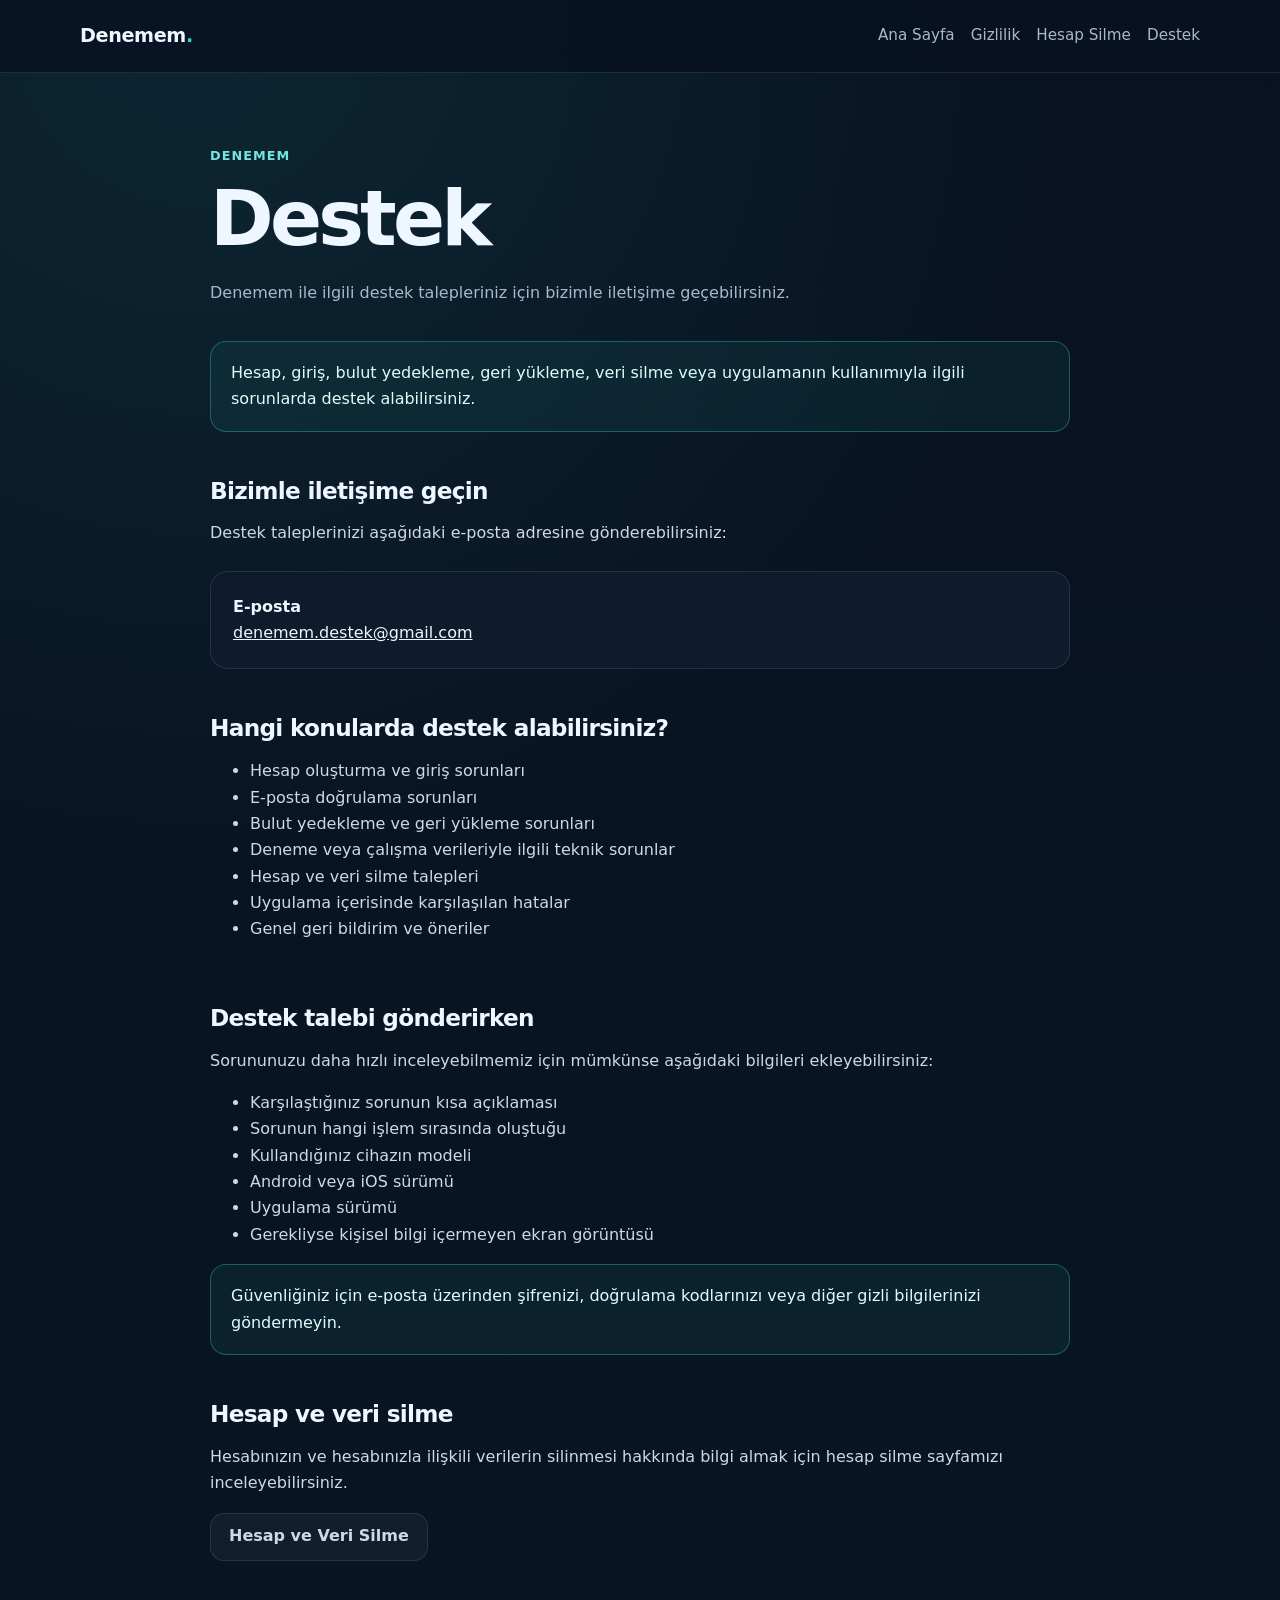
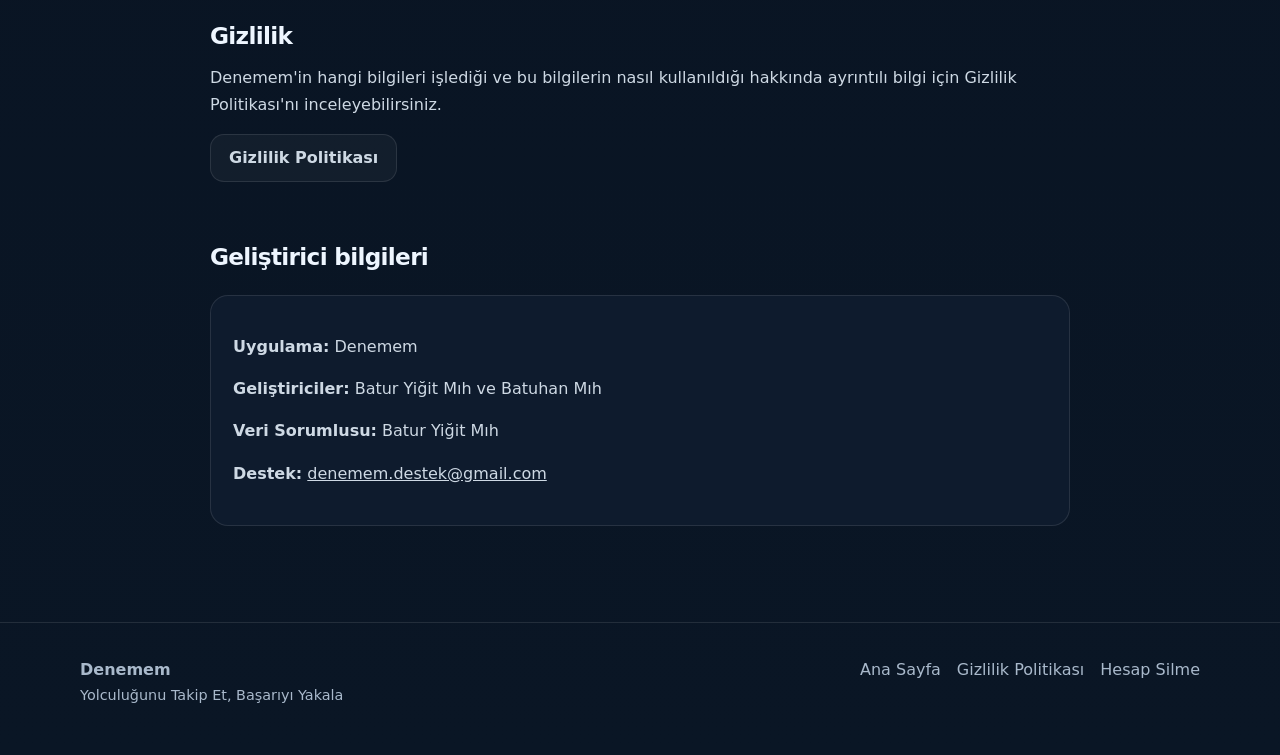
==== destek.html @ 80faeec1 "Add Denemem support page" ====
<!DOCTYPE html>
<html lang="tr">
<head>
  <meta charset="UTF-8">
  <meta name="viewport" content="width=device-width, initial-scale=1.0">

  <title>Destek | Denemem</title>

  <meta
    name="description"
    content="Denemem uygulaması için destek, hesap, yedekleme ve veri silme konularında iletişim bilgileri."
  >

  <link rel="stylesheet" href="styles.css">
</head>

<body>

  <header class="site-header">
    <div class="container nav">

      <a href="index.html" class="brand">
        Denemem<span>.</span>
      </a>

      <nav class="nav-links" aria-label="Ana menü">
        <a href="index.html">Ana Sayfa</a>
        <a href="gizlilik.html">Gizlilik</a>
        <a href="hesap-silme.html">Hesap Silme</a>
        <a href="destek.html">Destek</a>
      </nav>

    </div>
  </header>


  <main class="legal">

    <div class="eyebrow">
      DENEMEM
    </div>

    <h1>
      Destek
    </h1>

    <p class="meta">
      Denemem ile ilgili destek talepleriniz için bizimle iletişime geçebilirsiniz.
    </p>


    <div class="notice">
      Hesap, giriş, bulut yedekleme, geri yükleme, veri silme veya
      uygulamanın kullanımıyla ilgili sorunlarda destek alabilirsiniz.
    </div>


    <section>

      <h2>Bizimle iletişime geçin</h2>

      <p>
        Destek taleplerinizi aşağıdaki e-posta adresine gönderebilirsiniz:
      </p>

      <div class="contact-box">

        <strong>E-posta</strong>

        <br>

        <a href="mailto:denemem.destek@gmail.com">
          denemem.destek@gmail.com
        </a>

      </div>

    </section>


    <section>

      <h2>Hangi konularda destek alabilirsiniz?</h2>

      <ul>
        <li>Hesap oluşturma ve giriş sorunları</li>
        <li>E-posta doğrulama sorunları</li>
        <li>Bulut yedekleme ve geri yükleme sorunları</li>
        <li>Deneme veya çalışma verileriyle ilgili teknik sorunlar</li>
        <li>Hesap ve veri silme talepleri</li>
        <li>Uygulama içerisinde karşılaşılan hatalar</li>
        <li>Genel geri bildirim ve öneriler</li>
      </ul>

    </section>


    <section>

      <h2>Destek talebi gönderirken</h2>

      <p>
        Sorununuzu daha hızlı inceleyebilmemiz için mümkünse
        aşağıdaki bilgileri ekleyebilirsiniz:
      </p>

      <ul>
        <li>Karşılaştığınız sorunun kısa açıklaması</li>
        <li>Sorunun hangi işlem sırasında oluştuğu</li>
        <li>Kullandığınız cihazın modeli</li>
        <li>Android veya iOS sürümü</li>
        <li>Uygulama sürümü</li>
        <li>Gerekliyse kişisel bilgi içermeyen ekran görüntüsü</li>
      </ul>

      <div class="notice">
        Güvenliğiniz için e-posta üzerinden şifrenizi,
        doğrulama kodlarınızı veya diğer gizli bilgilerinizi göndermeyin.
      </div>

    </section>


    <section>

      <h2>Hesap ve veri silme</h2>

      <p>
        Hesabınızın ve hesabınızla ilişkili verilerin silinmesi
        hakkında bilgi almak için hesap silme sayfamızı inceleyebilirsiniz.
      </p>

      <p>
        <a href="hesap-silme.html" class="button secondary">
          Hesap ve Veri Silme
        </a>
      </p>

    </section>


    <section>

      <h2>Gizlilik</h2>

      <p>
        Denemem'in hangi bilgileri işlediği ve bu bilgilerin nasıl
        kullanıldığı hakkında ayrıntılı bilgi için Gizlilik Politikası'nı
        inceleyebilirsiniz.
      </p>

      <p>
        <a href="gizlilik.html" class="button secondary">
          Gizlilik Politikası
        </a>
      </p>

    </section>


    <section>

      <h2>Geliştirici bilgileri</h2>

      <div class="contact-box">

        <p>
          <strong>Uygulama:</strong>
          Denemem
        </p>

        <p>
          <strong>Geliştiriciler:</strong>
          Batur Yiğit Mıh ve Batuhan Mıh
        </p>

        <p>
          <strong>Veri Sorumlusu:</strong>
          Batur Yiğit Mıh
        </p>

        <p>
          <strong>Destek:</strong>
          <a href="mailto:denemem.destek@gmail.com">
            denemem.destek@gmail.com
          </a>
        </p>

      </div>

    </section>

  </main>


  <footer>

    <div class="container footer-grid">

      <div>
        <strong>Denemem</strong>

        <div class="small">
          Yolculuğunu Takip Et, Başarıyı Yakala
        </div>
      </div>


      <div class="footer-links">

        <a href="index.html">
          Ana Sayfa
        </a>

        <a href="gizlilik.html">
          Gizlilik Politikası
        </a>

        <a href="hesap-silme.html">
          Hesap Silme
        </a>

      </div>

    </div>

  </footer>

</body>
</html>
---- styles.css ----
:root {
  --bg: #081221;
  --surface: #0e1b2d;
  --surface-2: #12253b;
  --text: #eef6ff;
  --muted: #a9b9cb;
  --line: rgba(255, 255, 255, 0.1);
  --teal: #35d0c6;
  --teal-light: #74e6df;
  --shadow: 0 18px 50px rgba(0, 0, 0, 0.28);
  --radius: 22px;
  --max-width: 1120px;
}

* {
  box-sizing: border-box;
}

html {
  scroll-behavior: smooth;
}

body {
  margin: 0;
  font-family: Inter, system-ui, -apple-system, BlinkMacSystemFont, "Segoe UI",
    sans-serif;
  background:
    radial-gradient(circle at 15% 0%, rgba(53, 208, 198, 0.11), transparent 34%),
    linear-gradient(180deg, #081221 0%, #0a1625 100%);
  color: var(--text);
  line-height: 1.65;
}

a {
  color: inherit;
}

.container {
  width: min(calc(100% - 32px), var(--max-width));
  margin: 0 auto;
}

.site-header {
  position: sticky;
  top: 0;
  z-index: 20;
  backdrop-filter: blur(14px);
  background: rgba(8, 18, 33, 0.82);
  border-bottom: 1px solid var(--line);
}

.nav {
  display: flex;
  align-items: center;
  justify-content: space-between;
  gap: 24px;
  min-height: 72px;
}

.brand {
  text-decoration: none;
  font-size: 1.2rem;
  font-weight: 800;
  letter-spacing: -0.02em;
}

.brand span {
  color: var(--teal);
}

.nav-links {
  display: flex;
  flex-wrap: wrap;
  gap: 16px;
}

.nav-links a {
  color: var(--muted);
  text-decoration: none;
  font-size: 0.95rem;
}

.nav-links a:hover,
.nav-links a:focus {
  color: var(--text);
}

.hero {
  padding: 100px 0 72px;
}

.hero-grid {
  display: grid;
  grid-template-columns: 1.25fr 0.75fr;
  gap: 48px;
  align-items: center;
}

.eyebrow {
  color: var(--teal-light);
  font-weight: 700;
  letter-spacing: 0.08em;
  text-transform: uppercase;
  font-size: 0.8rem;
}

h1 {
  font-size: clamp(2.5rem, 6vw, 5.3rem);
  line-height: 1.02;
  letter-spacing: -0.05em;
  margin: 14px 0 22px;
}

h2 {
  font-size: clamp(1.7rem, 3vw, 2.6rem);
  line-height: 1.15;
  letter-spacing: -0.03em;
  margin: 0 0 14px;
}

h3 {
  margin-top: 0;
}

.lead {
  font-size: 1.15rem;
  color: var(--muted);
  max-width: 720px;
}

.actions {
  display: flex;
  gap: 12px;
  flex-wrap: wrap;
  margin-top: 28px;
}

.button {
  display: inline-flex;
  align-items: center;
  justify-content: center;
  min-height: 48px;
  padding: 0 18px;
  border-radius: 14px;
  text-decoration: none;
  font-weight: 750;
  border: 1px solid var(--line);
}

.button.primary {
  color: #061516;
  background: var(--teal);
  border-color: transparent;
}

.button.secondary {
  background: rgba(255, 255, 255, 0.04);
}

.mock-card {
  background: linear-gradient(
    180deg,
    rgba(53, 208, 198, 0.12),
    rgba(255, 255, 255, 0.035)
  );
  border: 1px solid var(--line);
  border-radius: 32px;
  padding: 28px;
  box-shadow: var(--shadow);
}

.mock-screen {
  min-height: 360px;
  border-radius: 24px;
  background: linear-gradient(150deg, #132d4b, #0c1b2e 60%, #10283d);
  border: 1px solid rgba(255, 255, 255, 0.09);
  display: flex;
  flex-direction: column;
  justify-content: space-between;
  padding: 28px;
}

.mock-screen strong {
  font-size: 1.45rem;
}

.pill {
  display: inline-block;
  width: fit-content;
  padding: 8px 12px;
  border-radius: 999px;
  background: rgba(53, 208, 198, 0.12);
  color: var(--teal-light);
  font-weight: 700;
  font-size: 0.86rem;
}

.section {
  padding: 72px 0;
}

.section.muted {
  background: rgba(255, 255, 255, 0.025);
  border-top: 1px solid var(--line);
  border-bottom: 1px solid var(--line);
}

.grid-3 {
  display: grid;
  grid-template-columns: repeat(3, 1fr);
  gap: 18px;
  margin-top: 30px;
}

.card {
  padding: 24px;
  background: rgba(255, 255, 255, 0.035);
  border: 1px solid var(--line);
  border-radius: var(--radius);
}

.card p {
  color: var(--muted);
  margin-bottom: 0;
}

.legal {
  width: min(calc(100% - 32px), 860px);
  margin: 0 auto;
  padding: 72px 0 96px;
}

.legal .meta {
  color: var(--muted);
  margin-bottom: 34px;
}

.legal section {
  padding-top: 18px;
}

.legal h2 {
  font-size: 1.45rem;
  margin-top: 28px;
}

.legal p,
.legal li {
  color: #ced9e4;
}

.notice {
  border: 1px solid rgba(53, 208, 198, 0.35);
  background: rgba(53, 208, 198, 0.07);
  padding: 18px 20px;
  border-radius: 16px;
  color: #dffdfa;
}

.contact-box {
  margin-top: 24px;
  padding: 22px;
  border-radius: 18px;
  background: var(--surface);
  border: 1px solid var(--line);
}

footer {
  border-top: 1px solid var(--line);
  padding: 34px 0 48px;
  color: var(--muted);
}

.footer-grid {
  display: flex;
  justify-content: space-between;
  gap: 24px;
  flex-wrap: wrap;
}

.footer-links {
  display: flex;
  gap: 16px;
  flex-wrap: wrap;
}

.footer-links a {
  color: var(--muted);
  text-decoration: none;
}

.small {
  font-size: 0.9rem;
  color: var(--muted);
}

@media (max-width: 820px) {
  .hero {
    padding-top: 72px;
  }

  .hero-grid {
    grid-template-columns: 1fr;
  }

  .grid-3 {
    grid-template-columns: 1fr;
  }

  .nav {
    align-items: flex-start;
    padding: 16px 0;
  }

  .nav-links {
    justify-content: flex-end;
    gap: 10px 14px;
  }
}

@media (max-width: 560px) {
  .nav {
    flex-direction: column;
    gap: 10px;
  }

  .nav-links {
    justify-content: flex-start;
  }

  .hero {
    padding-top: 56px;
  }

  .mock-screen {
    min-height: 290px;
  }
}
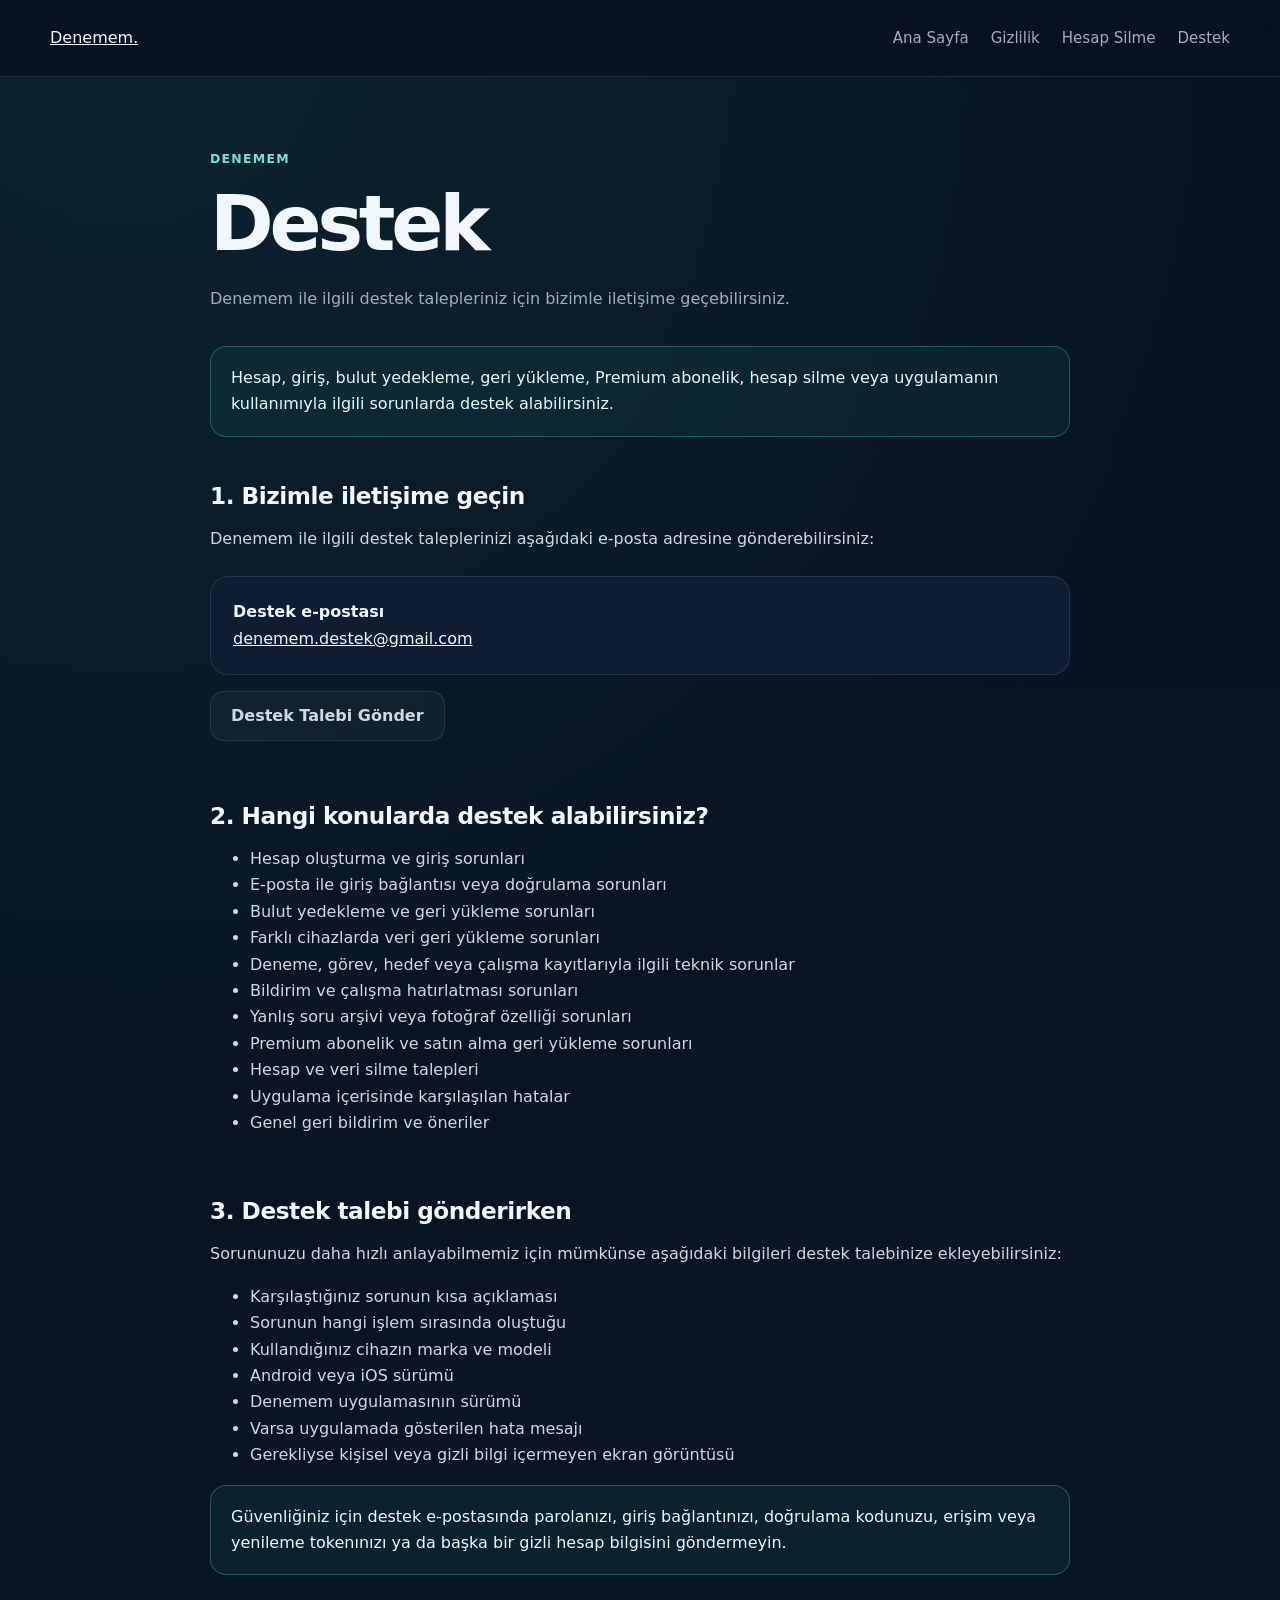
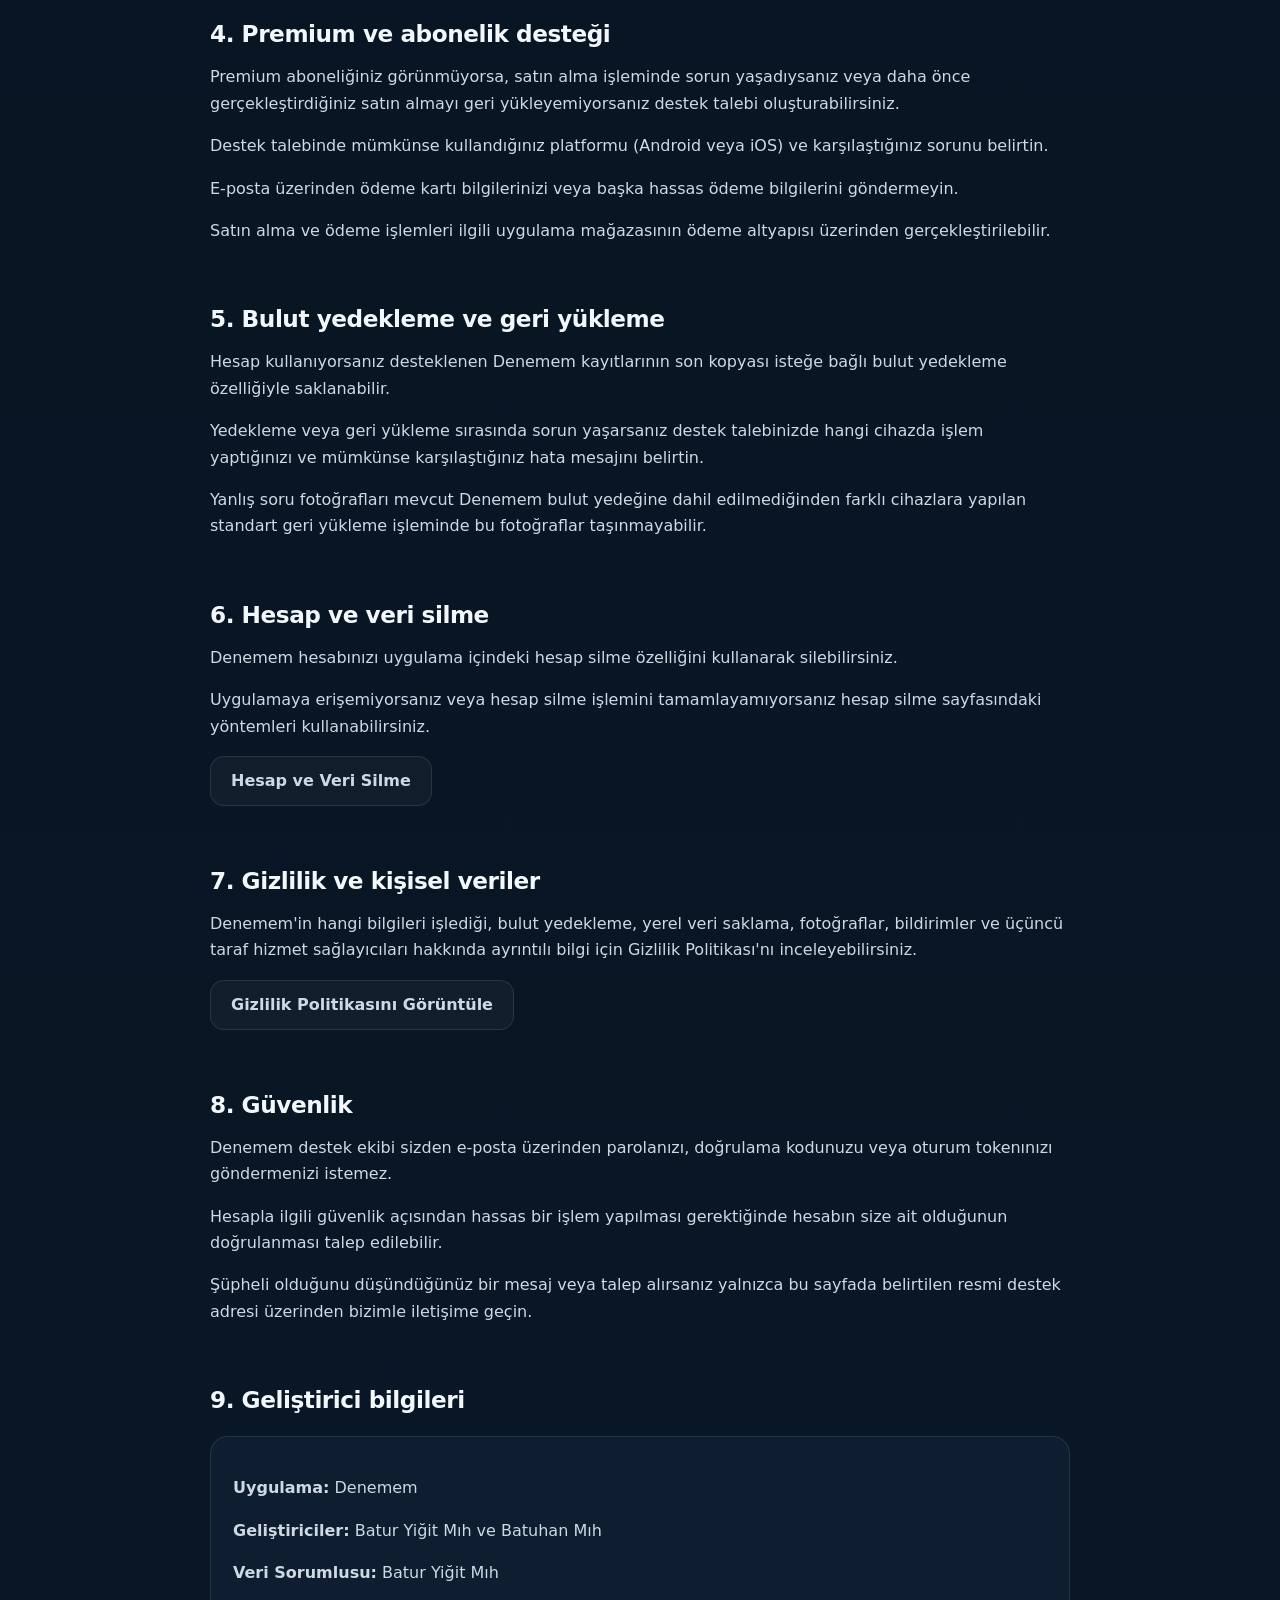
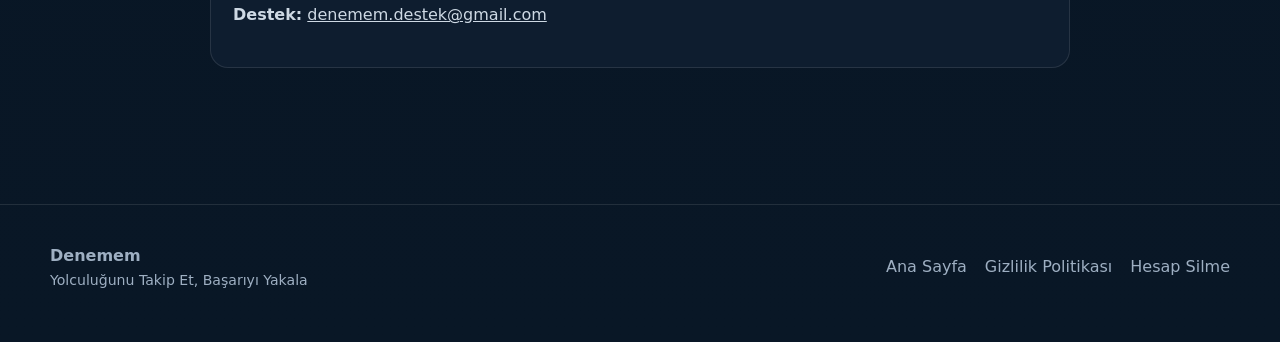
==== commit f38ca3d7: "Finalize support page" ====
--- a/destek.html
+++ b/destek.html
@@ -8,7 +8,7 @@
 
   <meta
     name="description"
-    content="Denemem uygulaması için destek, hesap, yedekleme ve veri silme konularında iletişim bilgileri."
+    content="Denemem uygulaması için hesap, giriş, bulut yedekleme, Premium abonelik, veri silme ve teknik destek bilgileri."
   >
 
   <link rel="stylesheet" href="styles.css">
@@ -50,22 +50,24 @@
 
 
     <div class="notice">
-      Hesap, giriş, bulut yedekleme, geri yükleme, veri silme veya
-      uygulamanın kullanımıyla ilgili sorunlarda destek alabilirsiniz.
+      Hesap, giriş, bulut yedekleme, geri yükleme, Premium abonelik,
+      hesap silme veya uygulamanın kullanımıyla ilgili sorunlarda
+      destek alabilirsiniz.
     </div>
 
 
     <section>
 
-      <h2>Bizimle iletişime geçin</h2>
-
-      <p>
-        Destek taleplerinizi aşağıdaki e-posta adresine gönderebilirsiniz:
+      <h2>1. Bizimle iletişime geçin</h2>
+
+      <p>
+        Denemem ile ilgili destek taleplerinizi aşağıdaki e-posta
+        adresine gönderebilirsiniz:
       </p>
 
       <div class="contact-box">
 
-        <strong>E-posta</strong>
+        <strong>Destek e-postası</strong>
 
         <br>
 
@@ -75,18 +77,31 @@
 
       </div>
 
-    </section>
-
-
-    <section>
-
-      <h2>Hangi konularda destek alabilirsiniz?</h2>
+      <p>
+        <a
+          href="mailto:denemem.destek@gmail.com?subject=Denemem%20Destek%20Talebi"
+          class="button secondary"
+        >
+          Destek Talebi Gönder
+        </a>
+      </p>
+
+    </section>
+
+
+    <section>
+
+      <h2>2. Hangi konularda destek alabilirsiniz?</h2>
 
       <ul>
         <li>Hesap oluşturma ve giriş sorunları</li>
-        <li>E-posta doğrulama sorunları</li>
+        <li>E-posta ile giriş bağlantısı veya doğrulama sorunları</li>
         <li>Bulut yedekleme ve geri yükleme sorunları</li>
-        <li>Deneme veya çalışma verileriyle ilgili teknik sorunlar</li>
+        <li>Farklı cihazlarda veri geri yükleme sorunları</li>
+        <li>Deneme, görev, hedef veya çalışma kayıtlarıyla ilgili teknik sorunlar</li>
+        <li>Bildirim ve çalışma hatırlatması sorunları</li>
+        <li>Yanlış soru arşivi veya fotoğraf özelliği sorunları</li>
+        <li>Premium abonelik ve satın alma geri yükleme sorunları</li>
         <li>Hesap ve veri silme talepleri</li>
         <li>Uygulama içerisinde karşılaşılan hatalar</li>
         <li>Genel geri bildirim ve öneriler</li>
@@ -97,37 +112,97 @@
 
     <section>
 
-      <h2>Destek talebi gönderirken</h2>
-
-      <p>
-        Sorununuzu daha hızlı inceleyebilmemiz için mümkünse
-        aşağıdaki bilgileri ekleyebilirsiniz:
+      <h2>3. Destek talebi gönderirken</h2>
+
+      <p>
+        Sorununuzu daha hızlı anlayabilmemiz için mümkünse aşağıdaki
+        bilgileri destek talebinize ekleyebilirsiniz:
       </p>
 
       <ul>
         <li>Karşılaştığınız sorunun kısa açıklaması</li>
         <li>Sorunun hangi işlem sırasında oluştuğu</li>
-        <li>Kullandığınız cihazın modeli</li>
+        <li>Kullandığınız cihazın marka ve modeli</li>
         <li>Android veya iOS sürümü</li>
-        <li>Uygulama sürümü</li>
-        <li>Gerekliyse kişisel bilgi içermeyen ekran görüntüsü</li>
+        <li>Denemem uygulamasının sürümü</li>
+        <li>Varsa uygulamada gösterilen hata mesajı</li>
+        <li>Gerekliyse kişisel veya gizli bilgi içermeyen ekran görüntüsü</li>
       </ul>
 
       <div class="notice">
-        Güvenliğiniz için e-posta üzerinden şifrenizi,
-        doğrulama kodlarınızı veya diğer gizli bilgilerinizi göndermeyin.
-      </div>
-
-    </section>
-
-
-    <section>
-
-      <h2>Hesap ve veri silme</h2>
-
-      <p>
-        Hesabınızın ve hesabınızla ilişkili verilerin silinmesi
-        hakkında bilgi almak için hesap silme sayfamızı inceleyebilirsiniz.
+        Güvenliğiniz için destek e-postasında parolanızı, giriş
+        bağlantınızı, doğrulama kodunuzu, erişim veya yenileme
+        tokenınızı ya da başka bir gizli hesap bilgisini göndermeyin.
+      </div>
+
+    </section>
+
+
+    <section>
+
+      <h2>4. Premium ve abonelik desteği</h2>
+
+      <p>
+        Premium aboneliğiniz görünmüyorsa, satın alma işleminde sorun
+        yaşadıysanız veya daha önce gerçekleştirdiğiniz satın almayı
+        geri yükleyemiyorsanız destek talebi oluşturabilirsiniz.
+      </p>
+
+      <p>
+        Destek talebinde mümkünse kullandığınız platformu
+        (Android veya iOS) ve karşılaştığınız sorunu belirtin.
+      </p>
+
+      <p>
+        E-posta üzerinden ödeme kartı bilgilerinizi veya başka hassas
+        ödeme bilgilerini göndermeyin.
+      </p>
+
+      <p>
+        Satın alma ve ödeme işlemleri ilgili uygulama mağazasının
+        ödeme altyapısı üzerinden gerçekleştirilebilir.
+      </p>
+
+    </section>
+
+
+    <section>
+
+      <h2>5. Bulut yedekleme ve geri yükleme</h2>
+
+      <p>
+        Hesap kullanıyorsanız desteklenen Denemem kayıtlarının son
+        kopyası isteğe bağlı bulut yedekleme özelliğiyle saklanabilir.
+      </p>
+
+      <p>
+        Yedekleme veya geri yükleme sırasında sorun yaşarsanız destek
+        talebinizde hangi cihazda işlem yaptığınızı ve mümkünse
+        karşılaştığınız hata mesajını belirtin.
+      </p>
+
+      <p>
+        Yanlış soru fotoğrafları mevcut Denemem bulut yedeğine dahil
+        edilmediğinden farklı cihazlara yapılan standart geri yükleme
+        işleminde bu fotoğraflar taşınmayabilir.
+      </p>
+
+    </section>
+
+
+    <section>
+
+      <h2>6. Hesap ve veri silme</h2>
+
+      <p>
+        Denemem hesabınızı uygulama içindeki hesap silme özelliğini
+        kullanarak silebilirsiniz.
+      </p>
+
+      <p>
+        Uygulamaya erişemiyorsanız veya hesap silme işlemini
+        tamamlayamıyorsanız hesap silme sayfasındaki yöntemleri
+        kullanabilirsiniz.
       </p>
 
       <p>
@@ -141,26 +216,51 @@
 
     <section>
 
-      <h2>Gizlilik</h2>
-
-      <p>
-        Denemem'in hangi bilgileri işlediği ve bu bilgilerin nasıl
-        kullanıldığı hakkında ayrıntılı bilgi için Gizlilik Politikası'nı
-        inceleyebilirsiniz.
+      <h2>7. Gizlilik ve kişisel veriler</h2>
+
+      <p>
+        Denemem'in hangi bilgileri işlediği, bulut yedekleme,
+        yerel veri saklama, fotoğraflar, bildirimler ve üçüncü
+        taraf hizmet sağlayıcıları hakkında ayrıntılı bilgi için
+        Gizlilik Politikası'nı inceleyebilirsiniz.
       </p>
 
       <p>
         <a href="gizlilik.html" class="button secondary">
-          Gizlilik Politikası
-        </a>
-      </p>
-
-    </section>
-
-
-    <section>
-
-      <h2>Geliştirici bilgileri</h2>
+          Gizlilik Politikasını Görüntüle
+        </a>
+      </p>
+
+    </section>
+
+
+    <section>
+
+      <h2>8. Güvenlik</h2>
+
+      <p>
+        Denemem destek ekibi sizden e-posta üzerinden parolanızı,
+        doğrulama kodunuzu veya oturum tokenınızı göndermenizi istemez.
+      </p>
+
+      <p>
+        Hesapla ilgili güvenlik açısından hassas bir işlem yapılması
+        gerektiğinde hesabın size ait olduğunun doğrulanması talep
+        edilebilir.
+      </p>
+
+      <p>
+        Şüpheli olduğunu düşündüğünüz bir mesaj veya talep alırsanız
+        yalnızca bu sayfada belirtilen resmi destek adresi üzerinden
+        bizimle iletişime geçin.
+      </p>
+
+    </section>
+
+
+    <section>
+
+      <h2>9. Geliştirici bilgileri</h2>
 
       <div class="contact-box">
 
--- a/styles.css
+++ b/styles.css
@@ -1,338 +1,1209 @@
 :root {
-  --bg: #081221;
-  --surface: #0e1b2d;
-  --surface-2: #12253b;
-  --text: #eef6ff;
-  --muted: #a9b9cb;
-  --line: rgba(255, 255, 255, 0.1);
-  --teal: #35d0c6;
-  --teal-light: #74e6df;
-  --shadow: 0 18px 50px rgba(0, 0, 0, 0.28);
-  --radius: 22px;
-  --max-width: 1120px;
-}
+  --bg: #071321;
+  --bg-soft: #0b1929;
+  --surface: #0e1d2f;
+  --surface-2: #12253a;
+  --text: #f2f7fb;
+  --muted: #9eafc2;
+  --line: rgba(255, 255, 255, 0.10);
+
+  --navy: #0a2745;
+  --teal: #3bc8bd;
+  --teal-light: #72e1da;
+
+  --purple: #6252da;
+
+  --shadow:
+    0 30px 80px rgba(0, 0, 0, 0.38);
+
+  --radius: 24px;
+  --max-width: 1180px;
+}
+
 
 * {
   box-sizing: border-box;
 }
 
+
 html {
   scroll-behavior: smooth;
 }
 
+
 body {
   margin: 0;
-  font-family: Inter, system-ui, -apple-system, BlinkMacSystemFont, "Segoe UI",
+
+  font-family:
+    Inter,
+    ui-sans-serif,
+    system-ui,
+    -apple-system,
+    BlinkMacSystemFont,
+    "Segoe UI",
     sans-serif;
-  background:
-    radial-gradient(circle at 15% 0%, rgba(53, 208, 198, 0.11), transparent 34%),
-    linear-gradient(180deg, #081221 0%, #0a1625 100%);
+
   color: var(--text);
+
+  background:
+    radial-gradient(
+      circle at 10% 0%,
+      rgba(59, 200, 189, 0.09),
+      transparent 30%
+    ),
+    linear-gradient(
+      180deg,
+      #071321 0%,
+      #091726 100%
+    );
+
   line-height: 1.65;
 }
+
+
+img {
+  display: block;
+  max-width: 100%;
+}
+
 
 a {
   color: inherit;
 }
 
+
 .container {
-  width: min(calc(100% - 32px), var(--max-width));
+  width: min(
+    calc(100% - 36px),
+    var(--max-width)
+  );
+
   margin: 0 auto;
 }
+
+
+
+/* HEADER */
 
 .site-header {
   position: sticky;
   top: 0;
-  z-index: 20;
-  backdrop-filter: blur(14px);
-  background: rgba(8, 18, 33, 0.82);
-  border-bottom: 1px solid var(--line);
-}
+
+  z-index: 100;
+
+  background:
+    rgba(7, 19, 33, 0.84);
+
+  backdrop-filter:
+    blur(18px);
+
+  border-bottom:
+    1px solid var(--line);
+}
+
 
 .nav {
+  min-height: 76px;
+
+  display: flex;
+
+  align-items: center;
+
+  justify-content: space-between;
+
+  gap: 30px;
+}
+
+
+.brand-image {
+  width: 215px;
+  height: 60px;
+
   display: flex;
   align-items: center;
-  justify-content: space-between;
-  gap: 24px;
-  min-height: 72px;
-}
-
-.brand {
+
   text-decoration: none;
-  font-size: 1.2rem;
-  font-weight: 800;
-  letter-spacing: -0.02em;
-}
-
-.brand span {
-  color: var(--teal);
-}
+
+  background: transparent;
+  padding: 0;
+  border-radius: 0;
+  overflow: visible;
+}
+
+.brand-image img {
+  width: 100%;
+  height: 100%;
+  object-fit: contain;
+
+  background: transparent;
+
+  filter:
+    brightness(1.55)
+    saturate(1.12)
+    drop-shadow(0 2px 8px rgba(0, 0, 0, 0.18));
+}
+
 
 .nav-links {
   display: flex;
+
+  align-items: center;
+
+  gap: 22px;
+
   flex-wrap: wrap;
-  gap: 16px;
-}
+}
+
 
 .nav-links a {
   color: var(--muted);
+
+  font-size: 0.94rem;
+
   text-decoration: none;
-  font-size: 0.95rem;
-}
+
+  transition:
+    color 0.2s ease;
+}
+
 
 .nav-links a:hover,
 .nav-links a:focus {
   color: var(--text);
 }
 
+
+
+/* HERO */
+
 .hero {
-  padding: 100px 0 72px;
-}
+  position: relative;
+
+  overflow: hidden;
+
+  padding:
+    115px 0
+    110px;
+}
+
+
+.hero::before {
+  content: "";
+
+  position: absolute;
+
+  width: 700px;
+  height: 700px;
+
+  right: -200px;
+  top: -280px;
+
+  border-radius: 50%;
+
+  background:
+    rgba(59, 200, 189, 0.07);
+
+  filter:
+    blur(70px);
+
+  pointer-events: none;
+}
+
 
 .hero-grid {
   display: grid;
-  grid-template-columns: 1.25fr 0.75fr;
-  gap: 48px;
+
+  grid-template-columns:
+    0.95fr
+    1.05fr;
+
   align-items: center;
-}
+
+  gap: 80px;
+}
+
+
+.hero-copy {
+  position: relative;
+  z-index: 3;
+}
+
 
 .eyebrow {
   color: var(--teal-light);
-  font-weight: 700;
-  letter-spacing: 0.08em;
+
+  font-size: 0.78rem;
+
+  font-weight: 800;
+
+  letter-spacing: 0.10em;
+
   text-transform: uppercase;
-  font-size: 0.8rem;
-}
+}
+
 
 h1 {
-  font-size: clamp(2.5rem, 6vw, 5.3rem);
-  line-height: 1.02;
-  letter-spacing: -0.05em;
-  margin: 14px 0 22px;
-}
+  max-width: 680px;
+
+  margin:
+    16px 0
+    24px;
+
+  font-size:
+    clamp(
+      3rem,
+      6vw,
+      5.4rem
+    );
+
+  line-height: 0.99;
+
+  letter-spacing: -0.055em;
+}
+
 
 h2 {
-  font-size: clamp(1.7rem, 3vw, 2.6rem);
-  line-height: 1.15;
-  letter-spacing: -0.03em;
-  margin: 0 0 14px;
-}
+  margin:
+    0 0
+    18px;
+
+  font-size:
+    clamp(
+      2rem,
+      4vw,
+      3.5rem
+    );
+
+  line-height: 1.08;
+
+  letter-spacing: -0.045em;
+}
+
 
 h3 {
   margin-top: 0;
 }
 
+
 .lead {
-  font-size: 1.15rem;
+  max-width: 720px;
+
+  margin:
+    0;
+
   color: var(--muted);
-  max-width: 720px;
-}
+
+  font-size: 1.12rem;
+
+  line-height: 1.8;
+}
+
 
 .actions {
   display: flex;
+
   gap: 12px;
+
   flex-wrap: wrap;
-  margin-top: 28px;
-}
+
+  margin-top: 30px;
+}
+
 
 .button {
+  min-height: 50px;
+
+  padding:
+    0 20px;
+
+  border-radius: 14px;
+
   display: inline-flex;
+
   align-items: center;
+
   justify-content: center;
-  min-height: 48px;
-  padding: 0 18px;
-  border-radius: 14px;
+
+  border:
+    1px solid var(--line);
+
+  font-weight: 780;
+
   text-decoration: none;
-  font-weight: 750;
-  border: 1px solid var(--line);
-}
+
+  transition:
+    transform 0.2s ease,
+    background 0.2s ease,
+    border-color 0.2s ease;
+}
+
+
+.button:hover {
+  transform:
+    translateY(-2px);
+}
+
 
 .button.primary {
-  color: #061516;
+  color: #041b1c;
+
   background: var(--teal);
+
   border-color: transparent;
 }
 
+
 .button.secondary {
-  background: rgba(255, 255, 255, 0.04);
-}
-
-.mock-card {
-  background: linear-gradient(
-    180deg,
-    rgba(53, 208, 198, 0.12),
-    rgba(255, 255, 255, 0.035)
-  );
-  border: 1px solid var(--line);
-  border-radius: 32px;
+  background:
+    rgba(255, 255, 255, 0.035);
+}
+
+
+.hero-note {
+  margin-top: 26px;
+
+  display: flex;
+
+  align-items: center;
+
+  gap: 9px;
+
+  color: var(--muted);
+
+  font-size: 0.9rem;
+}
+
+
+.hero-note-dot {
+  width: 8px;
+  height: 8px;
+
+  border-radius: 50%;
+
+  background: var(--teal);
+
+  box-shadow:
+    0 0 0 5px
+    rgba(59, 200, 189, 0.12);
+}
+
+
+
+/* PHONE SHOWCASE */
+
+.showcase {
+  position: relative;
+
+  min-height: 650px;
+
+  display: flex;
+
+  align-items: center;
+
+  justify-content: center;
+}
+
+
+.glow {
+  position: absolute;
+
+  border-radius: 50%;
+
+  filter: blur(80px);
+
+  pointer-events: none;
+}
+
+
+.glow-one {
+  width: 360px;
+  height: 360px;
+
+  background:
+    rgba(98, 82, 218, 0.20);
+
+  right: 20px;
+  top: 80px;
+}
+
+
+.glow-two {
+  width: 300px;
+  height: 300px;
+
+  background:
+    rgba(59, 200, 189, 0.15);
+
+  left: 30px;
+  bottom: 60px;
+}
+
+
+.phone {
+  position: absolute;
+
+  overflow: hidden;
+
+  background:
+    #0c1118;
+
+  border:
+    1px solid
+    rgba(255, 255, 255, 0.16);
+
+  border-radius: 38px;
+
+  padding: 10px;
+
+  box-shadow:
+    var(--shadow);
+}
+
+
+.phone-primary {
+  width: 305px;
+
+  z-index: 4;
+
+  right: 70px;
+
+  transform:
+    rotate(2deg);
+}
+
+
+.phone-secondary {
+  width: 270px;
+
+  z-index: 2;
+
+  left: 40px;
+
+  opacity: 0.82;
+
+  transform:
+    rotate(-7deg)
+    translateY(40px);
+}
+
+
+.phone-notch {
+  position: absolute;
+
+  width: 86px;
+  height: 18px;
+
+  top: 17px;
+  left: 50%;
+
+  transform:
+    translateX(-50%);
+
+  z-index: 10;
+
+  border-radius:
+    0 0
+    12px 12px;
+
+  background:
+    #0b1016;
+}
+
+
+.phone-screen {
+  width: 100%;
+
+  overflow: hidden;
+
+  border-radius: 30px;
+
+  background: #f5f6fa;
+}
+
+
+.phone-screen img {
+  width: 100%;
+  height: auto;
+
+  display: block;
+}
+
+
+.screenshot-crop {
+  max-height: 600px;
+}
+
+
+.screenshot-crop img {
+  transform:
+    translateY(-18px)
+    scale(1.03);
+
+  transform-origin:
+    top center;
+}
+
+
+
+/* SECTIONS */
+
+.section {
+  padding:
+    95px 0;
+}
+
+
+.section.muted {
+  background:
+    rgba(255, 255, 255, 0.022);
+
+  border-top:
+    1px solid var(--line);
+
+  border-bottom:
+    1px solid var(--line);
+}
+
+
+.section-heading {
+  max-width: 760px;
+}
+
+
+.grid-3 {
+  margin-top: 42px;
+
+  display: grid;
+
+  grid-template-columns:
+    repeat(3, 1fr);
+
+  gap: 18px;
+}
+
+
+.card {
   padding: 28px;
-  box-shadow: var(--shadow);
-}
-
-.mock-screen {
-  min-height: 360px;
-  border-radius: 24px;
-  background: linear-gradient(150deg, #132d4b, #0c1b2e 60%, #10283d);
-  border: 1px solid rgba(255, 255, 255, 0.09);
+
+  border-radius:
+    var(--radius);
+
+  border:
+    1px solid var(--line);
+
+  background:
+    linear-gradient(
+      180deg,
+      rgba(255,255,255,0.045),
+      rgba(255,255,255,0.025)
+    );
+}
+
+
+.feature-card {
+  position: relative;
+
+  overflow: hidden;
+
+  min-height: 230px;
+}
+
+
+.feature-card::after {
+  content: "";
+
+  position: absolute;
+
+  width: 130px;
+  height: 130px;
+
+  right: -55px;
+  bottom: -55px;
+
+  border-radius: 50%;
+
+  background:
+    rgba(59, 200, 189, 0.06);
+}
+
+
+.feature-number {
+  margin-bottom: 42px;
+
+  color: var(--teal-light);
+
+  font-size: 0.8rem;
+
+  font-weight: 800;
+}
+
+
+.card h3 {
+  margin-bottom: 12px;
+
+  font-size: 1.2rem;
+}
+
+
+.card p {
+  margin-bottom: 0;
+
+  color: var(--muted);
+}
+
+
+
+/* PRODUCT SECTION */
+
+.product-grid {
+  display: grid;
+
+  grid-template-columns:
+    0.85fr
+    1.15fr;
+
+  align-items: center;
+
+  gap: 100px;
+}
+
+
+.product-image-wrap {
   display: flex;
+
+  justify-content: center;
+}
+
+
+.product-phone {
+  position: relative;
+
+  width: 330px;
+
+  padding: 10px;
+
+  overflow: hidden;
+
+  background: #0c1118;
+
+  border-radius: 40px;
+
+  border:
+    1px solid
+    rgba(255,255,255,0.16);
+
+  box-shadow:
+    var(--shadow);
+}
+
+
+.product-copy {
+  max-width: 620px;
+}
+
+
+.mini-features {
+  margin-top: 32px;
+
+  display: grid;
+
+  gap: 12px;
+}
+
+
+.mini-feature {
+  padding: 17px 19px;
+
+  display: flex;
+
   flex-direction: column;
+
+  border:
+    1px solid var(--line);
+
+  border-radius: 16px;
+
+  background:
+    rgba(255,255,255,0.025);
+}
+
+
+.mini-feature strong {
+  margin-bottom: 3px;
+}
+
+
+.mini-feature span {
+  color: var(--muted);
+
+  font-size: 0.94rem;
+}
+
+
+
+/* TRUST */
+
+.trust-grid {
+  display: grid;
+
+  grid-template-columns:
+    0.9fr
+    1.1fr;
+
+  gap: 70px;
+
+  align-items: center;
+}
+
+
+.trust-actions {
+  display: grid;
+
+  gap: 14px;
+}
+
+
+.trust-card {
+  position: relative;
+
+  min-height: 130px;
+
+  padding: 24px 60px 24px 24px;
+
+  display: flex;
+
+  flex-direction: column;
+
+  justify-content: center;
+
+  text-decoration: none;
+
+  border:
+    1px solid var(--line);
+
+  border-radius: 20px;
+
+  background:
+    rgba(255,255,255,0.025);
+
+  transition:
+    transform 0.2s ease,
+    background 0.2s ease;
+}
+
+
+.trust-card:hover {
+  transform:
+    translateX(4px);
+
+  background:
+    rgba(255,255,255,0.045);
+}
+
+
+.trust-title {
+  font-weight: 800;
+
+  margin-bottom: 5px;
+}
+
+
+.trust-text {
+  color: var(--muted);
+
+  font-size: 0.94rem;
+}
+
+
+.trust-arrow {
+  position: absolute;
+
+  right: 25px;
+  top: 50%;
+
+  transform:
+    translateY(-50%);
+
+  font-size: 1.5rem;
+
+  color: var(--teal-light);
+}
+
+
+
+/* SUPPORT */
+
+.support-section {
+  padding-top: 70px;
+}
+
+
+.support-box {
+  padding: 42px;
+
+  border-radius: 30px;
+
+  border:
+    1px solid
+    rgba(59, 200, 189, 0.22);
+
+  background:
+    linear-gradient(
+      135deg,
+      rgba(59, 200, 189, 0.08),
+      rgba(255,255,255,0.025)
+    );
+
+  display: flex;
+
+  align-items: center;
+
   justify-content: space-between;
-  padding: 28px;
-}
-
-.mock-screen strong {
-  font-size: 1.45rem;
-}
-
-.pill {
-  display: inline-block;
-  width: fit-content;
-  padding: 8px 12px;
-  border-radius: 999px;
-  background: rgba(53, 208, 198, 0.12);
-  color: var(--teal-light);
-  font-weight: 700;
-  font-size: 0.86rem;
-}
-
-.section {
-  padding: 72px 0;
-}
-
-.section.muted {
-  background: rgba(255, 255, 255, 0.025);
-  border-top: 1px solid var(--line);
-  border-bottom: 1px solid var(--line);
-}
-
-.grid-3 {
-  display: grid;
-  grid-template-columns: repeat(3, 1fr);
-  gap: 18px;
-  margin-top: 30px;
-}
-
-.card {
-  padding: 24px;
-  background: rgba(255, 255, 255, 0.035);
-  border: 1px solid var(--line);
-  border-radius: var(--radius);
-}
-
-.card p {
+
+  gap: 40px;
+}
+
+
+.support-box h2 {
+  margin-top: 6px;
+
+  font-size:
+    clamp(
+      1.8rem,
+      3vw,
+      2.6rem
+    );
+}
+
+
+.support-box p {
+  margin-bottom: 0;
+
   color: var(--muted);
-  margin-bottom: 0;
-}
+}
+
+
+.support-actions {
+  display: flex;
+
+  gap: 10px;
+
+  flex-wrap: wrap;
+}
+
+
+
+/* LEGAL PAGES */
 
 .legal {
-  width: min(calc(100% - 32px), 860px);
+  width:
+    min(
+      calc(100% - 32px),
+      860px
+    );
+
   margin: 0 auto;
-  padding: 72px 0 96px;
-}
+
+  padding:
+    72px 0
+    96px;
+}
+
 
 .legal .meta {
   color: var(--muted);
+
   margin-bottom: 34px;
 }
+
 
 .legal section {
   padding-top: 18px;
 }
 
+
 .legal h2 {
+  margin-top: 28px;
+
   font-size: 1.45rem;
-  margin-top: 28px;
-}
+
+  letter-spacing: -0.02em;
+}
+
 
 .legal p,
 .legal li {
   color: #ced9e4;
 }
 
+
 .notice {
-  border: 1px solid rgba(53, 208, 198, 0.35);
-  background: rgba(53, 208, 198, 0.07);
   padding: 18px 20px;
+
+  border:
+    1px solid
+    rgba(59, 200, 189, 0.35);
+
   border-radius: 16px;
+
+  background:
+    rgba(59, 200, 189, 0.07);
+
   color: #dffdfa;
 }
+
 
 .contact-box {
   margin-top: 24px;
+
   padding: 22px;
+
   border-radius: 18px;
+
+  border:
+    1px solid var(--line);
+
   background: var(--surface);
-  border: 1px solid var(--line);
-}
+}
+
+
+
+/* FOOTER */
 
 footer {
-  border-top: 1px solid var(--line);
-  padding: 34px 0 48px;
+  margin-top: 40px;
+
+  padding:
+    38px 0
+    50px;
+
+  border-top:
+    1px solid var(--line);
+
   color: var(--muted);
 }
+
 
 .footer-grid {
   display: flex;
+
+  align-items: center;
+
   justify-content: space-between;
-  gap: 24px;
+
+  gap: 30px;
+
   flex-wrap: wrap;
 }
+
+
+.footer-brand img {
+  width: 185px;
+  height: auto;
+
+  margin-bottom: 14px;
+
+  padding: 0;
+  background: transparent;
+  border-radius: 0;
+}
+
 
 .footer-links {
   display: flex;
-  gap: 16px;
+
+  gap: 18px;
+
   flex-wrap: wrap;
 }
+
 
 .footer-links a {
   color: var(--muted);
+
   text-decoration: none;
 }
 
+
+.footer-links a:hover {
+  color: var(--text);
+}
+
+
 .small {
-  font-size: 0.9rem;
   color: var(--muted);
-}
-
-@media (max-width: 820px) {
-  .hero {
-    padding-top: 72px;
-  }
+
+  font-size: 0.88rem;
+}
+
+
+
+/* RESPONSIVE */
+
+@media (max-width: 1000px) {
 
   .hero-grid {
     grid-template-columns: 1fr;
-  }
+
+    gap: 40px;
+  }
+
+
+  .showcase {
+    min-height: 610px;
+
+    max-width: 620px;
+
+    width: 100%;
+
+    margin: 0 auto;
+  }
+
+
+  .phone-primary {
+    right: 90px;
+  }
+
+
+  .phone-secondary {
+    left: 80px;
+  }
+
+
+  .product-grid,
+  .trust-grid {
+    grid-template-columns: 1fr;
+
+    gap: 55px;
+  }
+
+}
+
+
+@media (max-width: 760px) {
+
+  .nav {
+    padding:
+      14px 0;
+
+    align-items: flex-start;
+  }
+
+
+.brand-image {
+  width: 175px;
+  height: 50px;
+}
+
+
+  .nav-links {
+    justify-content: flex-end;
+
+    gap:
+      8px 14px;
+  }
+
+
+  .hero {
+    padding:
+      75px 0
+      65px;
+  }
+
 
   .grid-3 {
     grid-template-columns: 1fr;
   }
 
-  .nav {
+
+  .showcase {
+    min-height: 560px;
+  }
+
+
+  .phone-primary {
+    width: 270px;
+
+    right: 30px;
+  }
+
+
+  .phone-secondary {
+    width: 225px;
+
+    left: 25px;
+  }
+
+
+  .support-box {
+    flex-direction: column;
+
     align-items: flex-start;
-    padding: 16px 0;
-  }
-
-  .nav-links {
-    justify-content: flex-end;
-    gap: 10px 14px;
-  }
-}
-
-@media (max-width: 560px) {
+  }
+
+}
+
+
+@media (max-width: 540px) {
+
+  .container {
+    width:
+      min(
+        calc(100% - 24px),
+        var(--max-width)
+      );
+  }
+
+
   .nav {
     flex-direction: column;
-    gap: 10px;
-  }
+
+    gap: 12px;
+  }
+
 
   .nav-links {
     justify-content: flex-start;
   }
 
-  .hero {
-    padding-top: 56px;
-  }
-
-  .mock-screen {
-    min-height: 290px;
-  }
-}
+
+  h1 {
+    font-size: 3rem;
+  }
+
+
+  .showcase {
+    min-height: 470px;
+  }
+
+
+  .phone-primary {
+    width: 230px;
+
+    right: 5px;
+  }
+
+
+  .phone-secondary {
+    width: 190px;
+
+    left: 0;
+  }
+
+
+  .product-phone {
+    width: 280px;
+  }
+
+
+  .section {
+    padding:
+      70px 0;
+  }
+
+
+  .support-box {
+    padding: 28px;
+  }
+
+}
